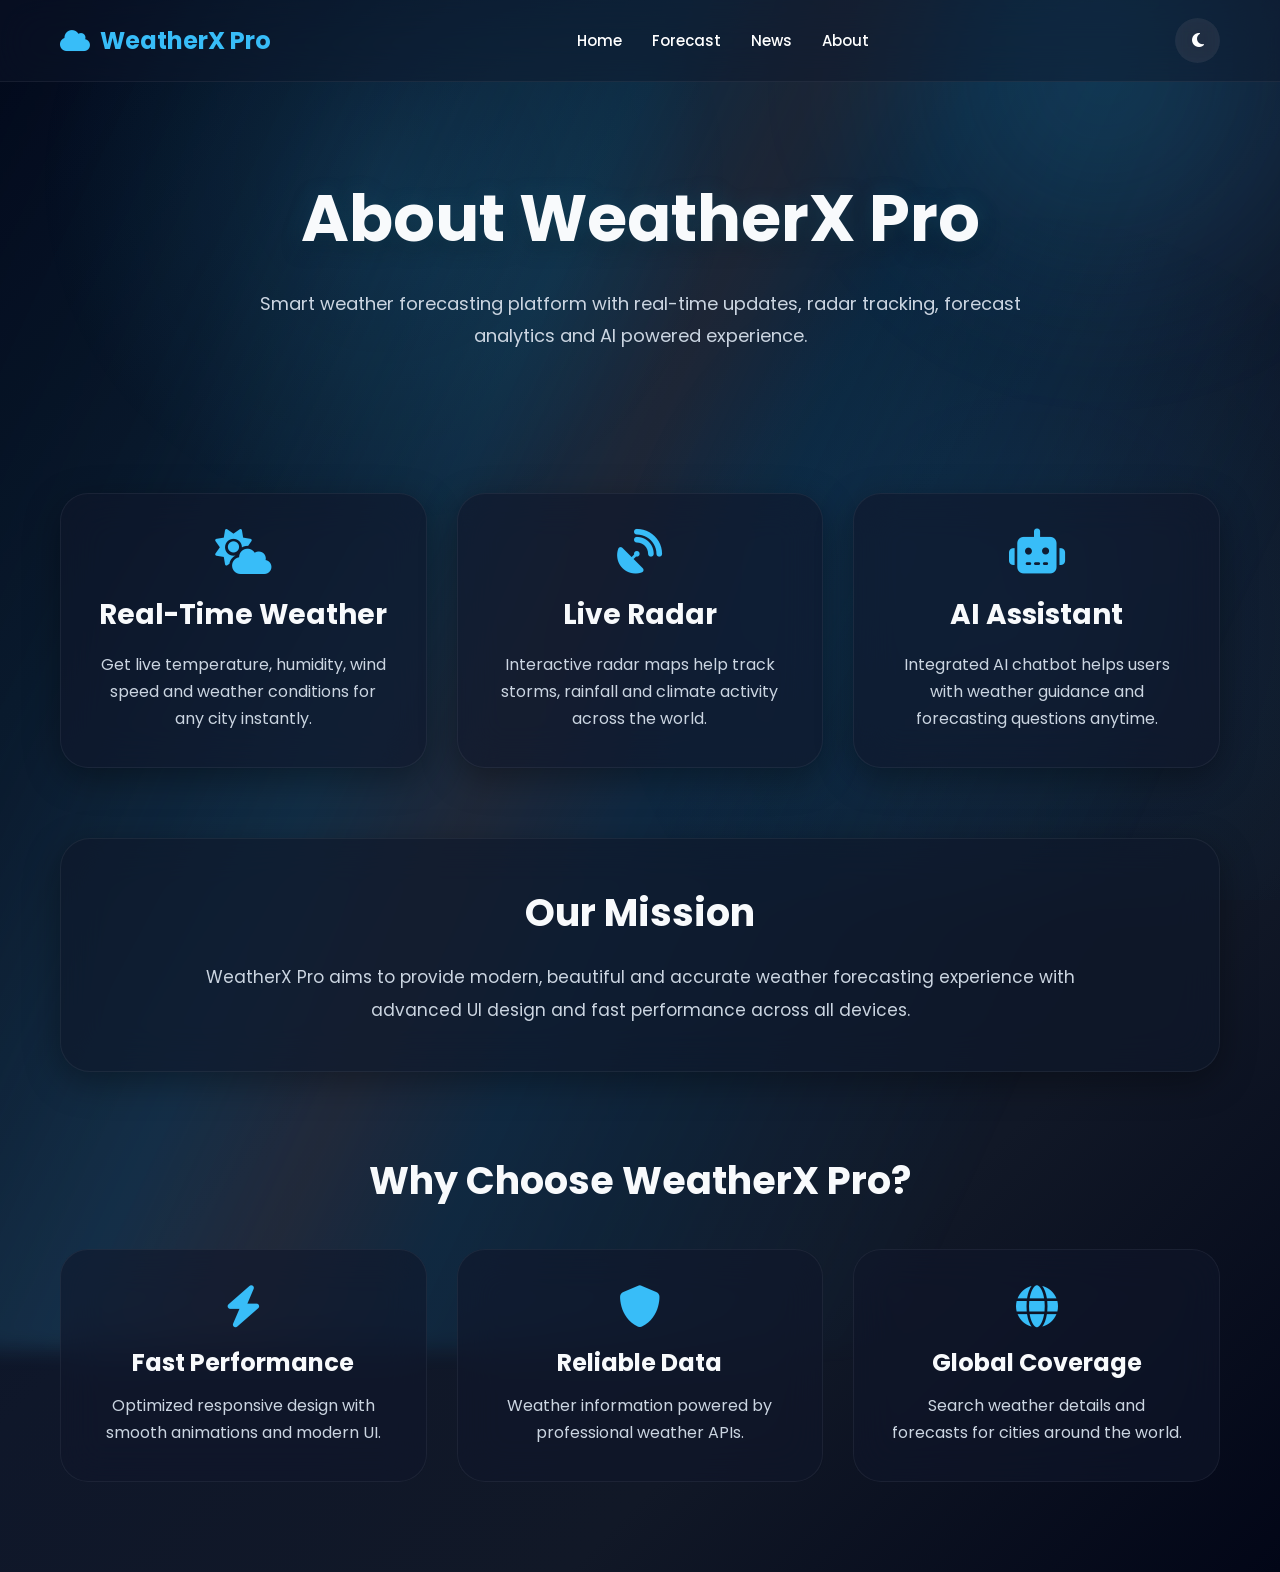
==== about.html @ f48b0336 "first" ====
<!DOCTYPE html>
<html lang="en">

<head>

<meta charset="UTF-8">
<meta name="viewport" content="width=device-width, initial-scale=1.0">

<title>About | WeatherX Pro</title>

<link rel="stylesheet" href="style.css">
<link rel="stylesheet" href="about.css">

<link rel="stylesheet"
href="https://cdnjs.cloudflare.com/ajax/libs/font-awesome/6.5.1/css/all.min.css">

<script defer src="script.js"></script>

</head>

<body>

<!-- NAVBAR -->

<nav>

    <!-- LOGO -->
    <div class="logo">
        <i class="fa-solid fa-cloud"></i>
        WeatherX Pro
    </div>

    <!-- LINKS (THIS IS MOST IMPORTANT) -->
    <div class="nav-links">
        <a href="index.html">Home</a>
        <a href="forecast.html">Forecast</a>
        <a href="news.html">News</a>
        <a href="about.html">About</a>
    </div>

    <!-- THEME BUTTON -->
    <button class="theme-toggle" onclick="toggleTheme()">
        <i class="fa-solid fa-moon"></i>
    </button>

</nav>

   

<!-- HERO SECTION -->

<section class="about-hero">

<div class="about-content">

<h1>About WeatherX Pro</h1>

<p>
Smart weather forecasting platform with
real-time updates, radar tracking,
forecast analytics and AI powered experience.
</p>

</div>

</section>

<!-- ABOUT CARDS -->

<section class="about-section">

<div class="about-container">

<div class="about-card">

<i class="fa-solid fa-cloud-sun"></i>

<h2>Real-Time Weather</h2>

<p>
Get live temperature, humidity,
wind speed and weather conditions
for any city instantly.
</p>

</div>

<div class="about-card">

<i class="fa-solid fa-satellite-dish"></i>

<h2>Live Radar</h2>

<p>
Interactive radar maps help track
storms, rainfall and climate activity
across the world.
</p>

</div>

<div class="about-card">

<i class="fa-solid fa-robot"></i>

<h2>AI Assistant</h2>

<p>
Integrated AI chatbot helps users
with weather guidance and forecasting
questions anytime.
</p>

</div>

</div>

</section>

<!-- MISSION -->

<section class="mission-section">

<div class="mission-card">

<h2>Our Mission</h2>

<p>
WeatherX Pro aims to provide modern,
beautiful and accurate weather forecasting
experience with advanced UI design and
fast performance across all devices.
</p>

</div>

</section>

<!-- TEAM -->

<section class="team-section">

<h2>Why Choose WeatherX Pro?</h2>

<div class="team-container">

<div class="team-card">

<i class="fa-solid fa-bolt"></i>

<h3>Fast Performance</h3>

<p>
Optimized responsive design with
smooth animations and modern UI.
</p>

</div>

<div class="team-card">

<i class="fa-solid fa-shield"></i>

<h3>Reliable Data</h3>

<p>
Weather information powered by
professional weather APIs.
</p>

</div>

<div class="team-card">

<i class="fa-solid fa-globe"></i>

<h3>Global Coverage</h3>

<p>
Search weather details and forecasts
for cities around the world.
</p>

</div>

</div>

</section>

</body>
</html>
---- style.css ----
/* =========================
   GLOBAL
========================= */

body{
margin:0;
font-family:'Poppins',sans-serif;
background:linear-gradient(135deg,#020617,#071122,#0f172a,#111827,#020617);
color:#f8fafc;
overflow-x:hidden;
transition:.4s;

/* PAGE LOAD */
animation:pageFade 1.2s ease;
}

/* PAGE ANIMATION */

@keyframes pageFade{
0%{
opacity:0;
transform:scale(1.03);
}
100%{
opacity:1;
transform:scale(1);
}
}


body::before{
content:"";
position:fixed;
top:-50%;
left:-50%;
width:200%;
height:200%;

background:
linear-gradient(
115deg,
transparent 20%,
rgba(56,189,248,.05) 35%,
rgba(56,189,248,.15) 45%,
rgba(255,255,255,.08) 50%,
rgba(14,165,233,.12) 55%,
transparent 70%
);

animation:lightMove 8s linear infinite;

z-index:-2;
pointer-events:none;
filter:blur(10px);
}


/* GLOW LAYER */

body::after{
content:"";
position:fixed;
top:0;
left:0;
width:100%;
height:100%;

background:
radial-gradient(circle at 30% 20%,rgba(56,189,248,.12),transparent 30%),
radial-gradient(circle at 80% 70%,rgba(14,165,233,.10),transparent 35%);

animation:glowMove 6s ease-in-out infinite alternate;

z-index:-3;
pointer-events:none;
}

/* MOVING LIGHT */

@keyframes lightMove{

0%{
transform:
translateX(-20%)
translateY(-10%)
rotate(0deg);
}

100%{
transform:
translateX(20%)
translateY(10%)
rotate(360deg);
}

}

/* GLOW EFFECT */

@keyframes glowMove{

0%{
transform:scale(1);
opacity:.6;
}

100%{
transform:scale(1.1);
opacity:1;
}

}

/* ================= GLOBAL NAVBAR (ALL PAGES SAME) ================= */

nav{
position:fixed;
top:0;
left:0;
width:100%;
display:flex;
justify-content:space-between;
align-items:center;
padding:18px 60px;
background:rgba(15,23,42,.45);
backdrop-filter:blur(20px);
border-bottom:1px solid rgba(255,255,255,.06);
z-index:1000;
box-sizing:border-box;
}

/* LOGO */
.logo{
display:flex;
align-items:center;
gap:10px;
font-size:24px;
font-weight:700;
color:#38bdf8;
}

/* LINKS */
.nav-links{
display:flex;
align-items:center;
gap:30px;
}

.nav-links a{
text-decoration:none;
color:white;
font-size:15px;
font-weight:500;
position:relative;
transition:.3s;
}

.nav-links a::after{
content:"";
position:absolute;
left:0;
bottom:-6px;
width:0%;
height:2px;
background:#38bdf8;
transition:.3s;
}

.nav-links a:hover{
color:#38bdf8;
}

.nav-links a:hover::after{
width:100%;
}

/* THEME BUTTON */
.theme-toggle{
width:45px;
height:45px;
border:none;
border-radius:50%;
background:rgba(255,255,255,.08);
backdrop-filter:blur(10px);
color:white;
font-size:16px;
cursor:pointer;
transition:.3s;
}

.theme-toggle:hover{
transform:scale(1.08);
background:rgba(255,255,255,.15);
}

/* ================= DARK / LIGHT MODE ================= */

.light-mode nav{
background:rgba(255,255,255,.6);
border-bottom:1px solid rgba(0,0,0,.08);
}

.light-mode .nav-links a{
color:#0f172a;
}

.light-mode .theme-toggle{
background:rgba(15,23,42,.08);
color:#0f172a;
}

/* =========================
   LIGHT MODE
========================= */

.light-mode{
background:linear-gradient(135deg,#dbeafe,#f8fafc,#e0f2fe);
color:#0f172a;
}

.light-mode .hero{
background:
linear-gradient(rgba(255,255,255,.7),rgba(255,255,255,.6)),
url("https://images.unsplash.com/photo-1504608524841-42fe6f032b4b");
background-size:cover;
background-position:center;
}

.light-mode .weather-card,
.light-mode .feature-card,
.light-mode .chat-popup,
.light-mode .radar-popup{
background:rgba(255,255,255,.55);
color:#0f172a;
}

/* =========================
   HERO
========================= */

.hero{
height:100vh;

display:flex;
justify-content:center;
align-items:center;

text-align:center;
padding:20px;

background:
linear-gradient(rgba(2,6,23,.85),rgba(15,23,42,.9)),
url("https://images.unsplash.com/photo-1504608524841-42fe6f032b4b");

background-size:cover;
background-position:center;
}

.hero-content h1{
font-size:64px;
max-width:850px;
margin:auto;
line-height:1.2;
}

.typing{
margin-top:18px;
font-size:18px;
color:#7dd3fc;
letter-spacing:2px;
}

/* =========================
   SEARCH
========================= */

.search-box{
margin-top:35px;
display:flex;
justify-content:center;
align-items:center;
}

.search-box input{
width:340px;
padding:18px 22px;

border:none;
outline:none;

border-radius:40px 0 0 40px;

background:rgba(255,255,255,.08);

color:white;

font-size:16px;
}

.search-box button{
padding:18px 24px;

border:none;
cursor:pointer;

font-size:16px;

color:white;

border-radius:0 40px 40px 0;

background:linear-gradient(135deg,#38bdf8,#0ea5e9);

transition:.3s;
}

.search-box button:hover{
transform:scale(1.05);
}

/* =========================
   WEATHER CARD
========================= */

.weather-card{
margin:40px auto 0;

max-width:430px;

padding:35px;

border-radius:30px;

background:rgba(15,23,42,.65);

backdrop-filter:blur(25px);

border:1px solid rgba(255,255,255,.06);

box-shadow:0 10px 40px rgba(0,0,0,.45);
}

.weather-card h2{
font-size:30px;
margin-bottom:15px;
}
.weather-container {
  opacity: 0;
  transform: translateY(20px);
  animation: fadeIn 1s ease forwards;
}

@keyframes fadeIn {
  to {
    opacity: 1;
    transform: translateY(0);
  }
}

/* =========================
   FEATURES
========================= */

.features{
display:grid;

grid-template-columns:
repeat(auto-fit,minmax(220px,1fr));

gap:30px;

padding:90px 60px;
}

.feature-card{
padding:35px;

text-align:center;

border-radius:25px;

background:rgba(15,23,42,.55);

border:1px solid rgba(255,255,255,.05);

transition:.3s;
}

.feature-card:hover{
transform:translateY(-10px);
}

.feature-card i{
font-size:42px;
color:#38bdf8;
margin-bottom:15px;
}

/* =========================
   FLOAT BUTTONS
========================= */

.chatbot-icon,
.radar-btn{
position:fixed;
right:20px;

width:60px;
height:60px;

border-radius:50%;

display:flex;
justify-content:center;
align-items:center;

cursor:pointer;

z-index:999;

font-size:22px;

color:white;

transition:.3s;
}

.chatbot-icon{
bottom:20px;

background:linear-gradient(135deg,#38bdf8,#0ea5e9);
}

.radar-btn{
bottom:95px;

background:linear-gradient(135deg,#22c55e,#16a34a);
}

.chatbot-icon:hover,
.radar-btn:hover{
transform:scale(1.1);
}

/* =========================
   POPUPS
========================= */

.chat-popup,
.radar-popup{
position:fixed;

top:50%;
left:50%;

transform:translate(-50%,-50%);

width:90%;
max-width:500px;

display:none;
flex-direction:column;

overflow:hidden;

z-index:1000;

border-radius:25px;

background:rgba(15,23,42,.95);

backdrop-filter:blur(25px);
}

.radar-popup{
height:75%;
max-width:950px;
}

.chat-header,
.radar-header{
display:flex;
justify-content:space-between;
align-items:center;

padding:15px 20px;

font-weight:600;

background:linear-gradient(135deg,#38bdf8,#0ea5e9);
}

.radar-header{
background:linear-gradient(135deg,#22c55e,#16a34a);
}

.chat-header button,
.radar-header button{
background:none;
border:none;

color:white;

font-size:18px;

cursor:pointer;
}

/* CHAT */

.chat-box{
height:250px;
overflow-y:auto;
padding:15px;
}

.bot-message{
padding:12px 15px;
border-radius:15px;
background:#1e293b;
}

/* INPUT */

.chat-input{
display:flex;
}

.chat-input input{
flex:1;
padding:14px;
border:none;
outline:none;
}

.chat-input button{
padding:14px 20px;
border:none;
background:#38bdf8;
color:white;
cursor:pointer;
}

/* RADAR */

.radar-popup iframe{
width:100%;
height:100%;
border:none;
}



/* =========================
   RESPONSIVE
========================= */

@media(max-width:768px){

nav{
padding:16px 20px;
}

.logo{
font-size:20px;
}

.nav-links{
gap:15px;
}

.nav-links a{
font-size:14px;
}

.hero-content h1{
font-size:38px;
}

.search-box input{
width:220px;
}

.features{
padding:50px 20px;
}

.card {
  animation: float 3s ease-in-out infinite;
}

@keyframes float {
  0% { transform: translateY(0px); }
  50% { transform: translateY(-10px); }
  100% { transform: translateY(0px); }
}

}
---- about.css ----
/* GOOGLE FONT */

@import url('https://fonts.googleapis.com/css2?family=Poppins:wght@300;400;500;600;700&display=swap');

/* GLOBAL */

*{
margin:0;
padding:0;
box-sizing:border-box;
scroll-behavior:smooth;
}

body{
font-family:'Poppins',sans-serif;

background:
linear-gradient(
135deg,
#020617 0%,
#071122 25%,
#0f172a 50%,
#111827 75%,
#020617 100%
);

color:#f8fafc;
overflow-x:hidden;
min-height:100vh;
transition:.4s ease;
}

/* ================= NAVBAR ================= */

nav{
position:fixed;
top:0;
left:0;

width:100%;

display:flex;
justify-content:space-between;
align-items:center;

padding:18px 60px;

background:rgba(15,23,42,.45);

backdrop-filter:blur(20px);

border-bottom:1px solid rgba(255,255,255,.06);

z-index:1000;

box-sizing:border-box;
}

/* LOGO */

.logo{
display:flex;
align-items:center;
gap:10px;

font-size:24px;
font-weight:700;

color:#38bdf8;
}

/* NAV LINKS */

.nav-links{
display:flex;
align-items:center;
gap:30px;
}

.nav-links a{
text-decoration:none;

color:white;

font-size:15px;
font-weight:500;

position:relative;

transition:.3s;
}

/* HOVER EFFECT */

.nav-links a::after{
content:"";

position:absolute;

left:0;
bottom:-6px;

width:0%;
height:2px;

background:#38bdf8;

transition:.3s;
}

.nav-links a:hover{
color:#38bdf8;
}

.nav-links a:hover::after{
width:100%;
}

/* THEME BUTTON */

.theme-toggle{
width:45px;
height:45px;

border:none;
border-radius:50%;

background:rgba(255,255,255,.08);

backdrop-filter:blur(10px);

color:white;

font-size:16px;

cursor:pointer;

transition:.3s;
}

.theme-toggle:hover{
transform:scale(1.08);

background:rgba(255,255,255,.15);
}

/* LIGHT MODE */

.light-mode nav{
background:rgba(255,255,255,.6);

border-bottom:1px solid rgba(0,0,0,.08);
}

.light-mode .nav-links a{
color:#0f172a;
}

.light-mode .theme-toggle{
background:rgba(15,23,42,.08);

color:#0f172a;
}
/* LIGHT MODE */

.light-mode{
background:linear-gradient(135deg,#f8fafc 0%,#e0f2fe 25%,#dbeafe 50%,#f1f5f9 75%,#ffffff 100%);
color:#0f172a;
}

.light-mode .about-content h1{
color:#0f172a;
text-shadow:none;
}

.light-mode .about-content p{
color:#334155;
}

.light-mode .today-card,
.light-mode .hour-card,
.light-mode .week-card{
background:rgba(255,255,255,.6);
color:#0f172a;
border:1px solid rgba(0,0,0,.08);
box-shadow:0 10px 30px rgba(0,0,0,.08);
}

/* HERO */

.about-hero{
padding-top:170px;
padding-bottom:90px;

text-align:center;

position:relative;
overflow:hidden;
}

.about-hero::before{
content:"";

position:absolute;

top:-200px;
right:-100px;

width:550px;
height:550px;

border-radius:50%;

background:
radial-gradient(
circle,
rgba(56,189,248,.18),
transparent 70%
);

filter:blur(60px);
}

.about-content{
position:relative;
z-index:2;
}

.about-content h1{
font-size:65px;
margin-bottom:20px;

text-shadow:
0 0 20px rgba(56,189,248,.2),
0 5px 20px rgba(0,0,0,.5);
}

.about-content p{
font-size:18px;
color:#cbd5e1;

max-width:800px;

margin:auto;

line-height:1.8;
}

/* ABOUT SECTION */

.about-section{
padding:50px 60px;
}

.about-container{
display:grid;

grid-template-columns:
repeat(auto-fit,minmax(280px,1fr));

gap:30px;
}

.about-card{
padding:35px;

border-radius:28px;

background:rgba(15,23,42,.6);

backdrop-filter:blur(20px);

border:1px solid rgba(255,255,255,.06);

box-shadow:
0 10px 35px rgba(0,0,0,.35);

text-align:center;

transition:.35s;
}

.about-card:hover{
transform:translateY(-10px);

box-shadow:
0 20px 50px rgba(0,0,0,.45),
0 0 25px rgba(56,189,248,.12);
}

.about-card i{
font-size:45px;
color:#38bdf8;
margin-bottom:20px;
}

.about-card h2{
font-size:28px;
margin-bottom:15px;
}

.about-card p{
color:#cbd5e1;
line-height:1.7;
}

/* MISSION */

.mission-section{
padding:20px 60px 60px;
}

.mission-card{
padding:45px;

border-radius:30px;

background:rgba(15,23,42,.65);

backdrop-filter:blur(20px);

border:1px solid rgba(255,255,255,.06);

box-shadow:
0 10px 35px rgba(0,0,0,.35);

text-align:center;
}

.mission-card h2{
font-size:38px;
margin-bottom:20px;
}

.mission-card p{
font-size:17px;
line-height:1.9;

color:#cbd5e1;

max-width:900px;
margin:auto;
}

/* TEAM */

.team-section{
padding:20px 60px 90px;
text-align:center;
}

.team-section h2{
font-size:38px;
margin-bottom:40px;
}

.team-container{
display:grid;

grid-template-columns:
repeat(auto-fit,minmax(250px,1fr));

gap:30px;
}

.team-card{
padding:35px;

border-radius:28px;

background:rgba(15,23,42,.6);

backdrop-filter:blur(20px);

border:1px solid rgba(255,255,255,.06);

transition:.35s;
}

.team-card:hover{
transform:translateY(-10px);
}

.team-card i{
font-size:42px;
color:#38bdf8;
margin-bottom:18px;
}

.team-card h3{
font-size:24px;
margin-bottom:12px;
}

.team-card p{
color:#cbd5e1;
line-height:1.7;
}

/* RESPONSIVE */

@media(max-width:768px){

nav{
padding:15px 20px;
}

.logo{
font-size:20px;
}

.nav-links{
gap:15px;
}

.nav-links a{
font-size:14px;
}

.theme-toggle{
width:40px;
height:40px;
right:20px;
}

.about-content h1{
font-size:40px;
}

.about-content p{
font-size:15px;
padding:0 10px;
}

.about-section,
.mission-section,
.team-section{
padding:35px 20px;
}

.mission-card{
padding:30px 20px;
}

.team-section h2{
font-size:30px;
}

}
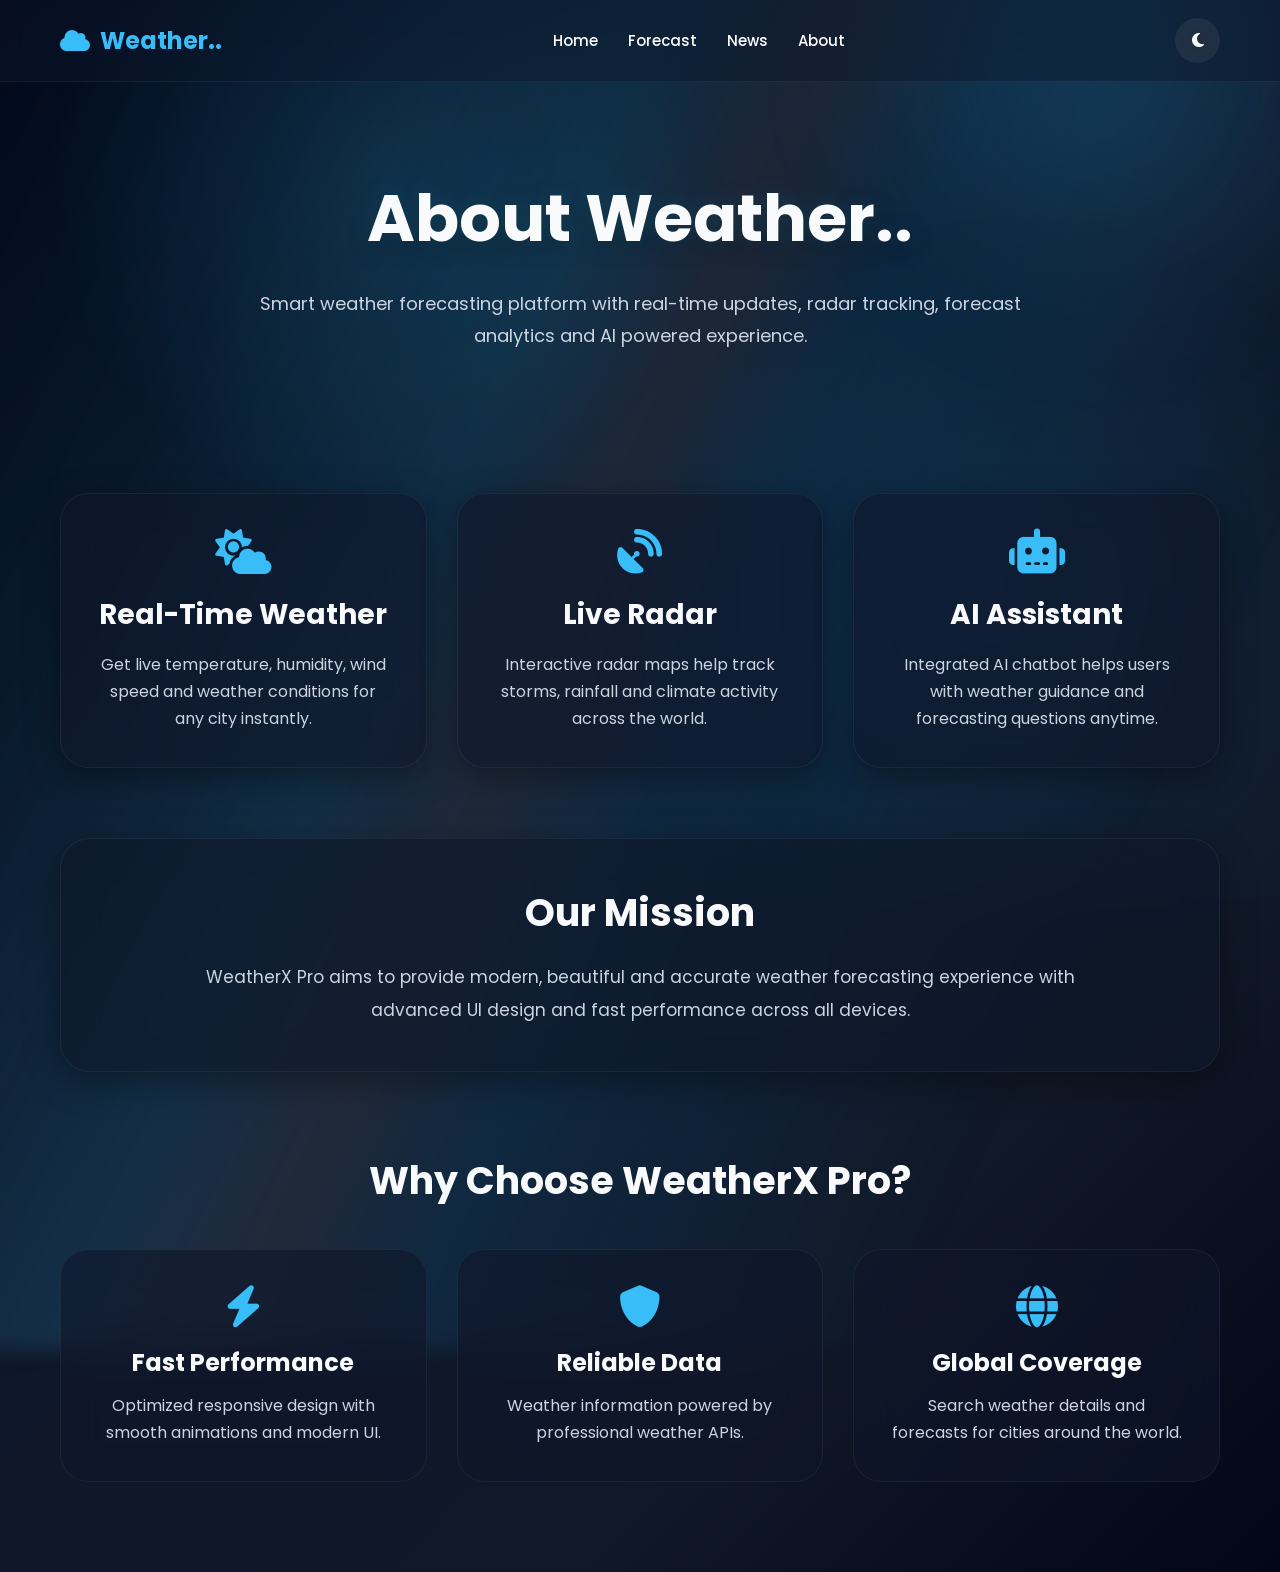
==== commit 6e5960f9: "weather" ====
--- a/about.html
+++ b/about.html
@@ -6,7 +6,7 @@
 <meta charset="UTF-8">
 <meta name="viewport" content="width=device-width, initial-scale=1.0">
 
-<title>About | WeatherX Pro</title>
+<title>About | Weather..</title>
 
 <link rel="stylesheet" href="style.css">
 <link rel="stylesheet" href="about.css">
@@ -27,7 +27,7 @@
     <!-- LOGO -->
     <div class="logo">
         <i class="fa-solid fa-cloud"></i>
-        WeatherX Pro
+        Weather..
     </div>
 
     <!-- LINKS (THIS IS MOST IMPORTANT) -->
@@ -53,7 +53,7 @@
 
 <div class="about-content">
 
-<h1>About WeatherX Pro</h1>
+<h1>About Weather..</h1>
 
 <p>
 Smart weather forecasting platform with
